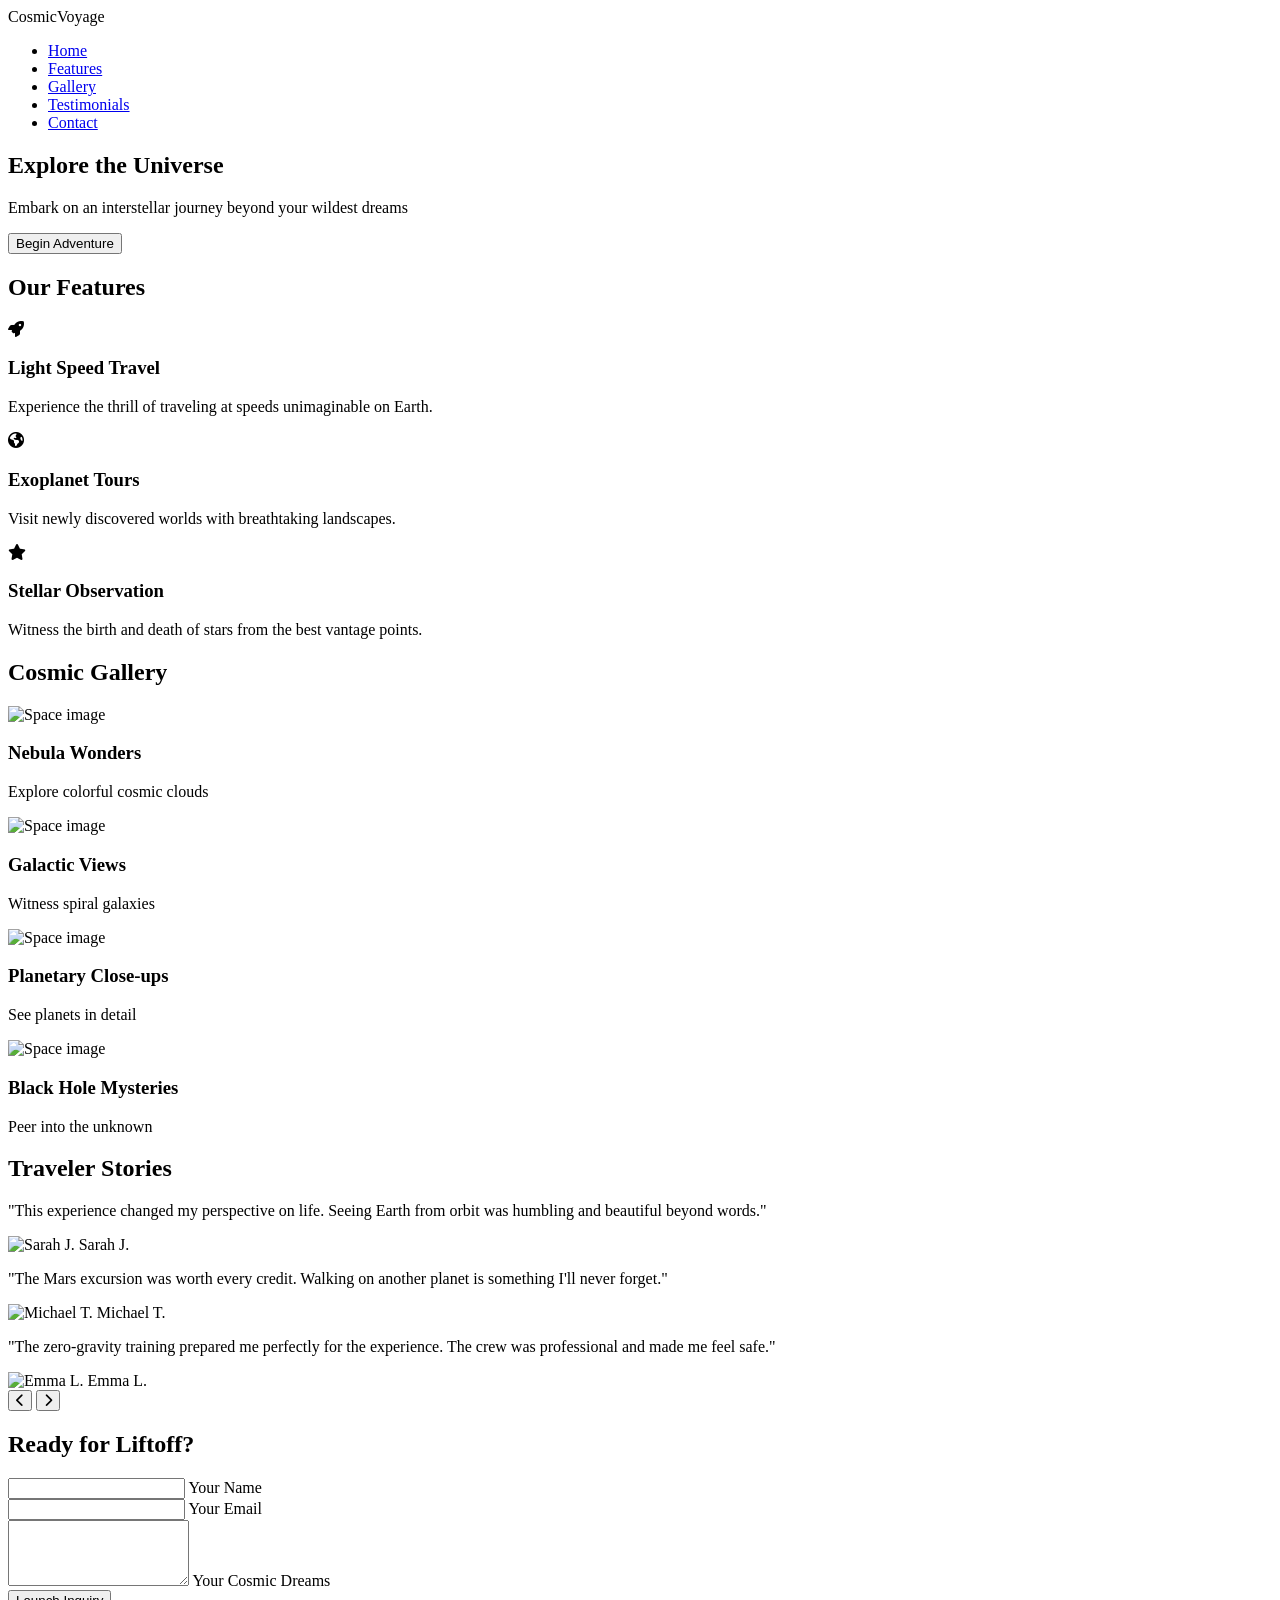
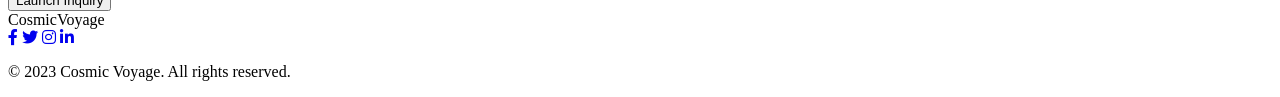
==== my-techhub-site/index.html @ a29017ac "Create index.html" ====
<!DOCTYPE html>
<html lang="en">
<head>
    <meta charset="UTF-8">
    <meta name="viewport" content="width=device-width, initial-scale=1.0">
    <title>Cosmic Voyage</title>
    <link rel="stylesheet" href="style.css">
    <link rel="stylesheet" href="https://cdnjs.cloudflare.com/ajax/libs/font-awesome/6.0.0-beta3/css/all.min.css">
</head>
<body>
    <div class="cursor"></div>
    
    <header class="header">
        <nav class="navbar">
            <div class="logo">Cosmic<span>Voyage</span></div>
            <ul class="nav-links">
                <li><a href="#home">Home</a></li>
                <li><a href="#features">Features</a></li>
                <li><a href="#gallery">Gallery</a></li>
                <li><a href="#testimonials">Testimonials</a></li>
                <li><a href="#contact">Contact</a></li>
            </ul>
            <div class="hamburger">
                <div class="line"></div>
                <div class="line"></div>
                <div class="line"></div>
            </div>
        </nav>
    </header>

    <section id="home" class="hero">
        <div class="hero-content">
            <h1 class="hero-title">Explore the <span class="text-gradient">Universe</span></h1>
            <p class="hero-subtitle">Embark on an interstellar journey beyond your wildest dreams</p>
            <button class="cta-button">Begin Adventure</button>
        </div>
        <div class="hero-image">
            <div class="planet"></div>
            <div class="stars"></div>
        </div>
    </section>

    <section id="features" class="features">
        <h2 class="section-title">Our <span>Features</span></h2>
        <div class="features-grid">
            <div class="feature-card">
                <div class="feature-icon">
                    <i class="fas fa-rocket"></i>
                </div>
                <h3>Light Speed Travel</h3>
                <p>Experience the thrill of traveling at speeds unimaginable on Earth.</p>
                <div class="feature-wave"></div>
            </div>
            <div class="feature-card">
                <div class="feature-icon">
                    <i class="fas fa-globe-americas"></i>
                </div>
                <h3>Exoplanet Tours</h3>
                <p>Visit newly discovered worlds with breathtaking landscapes.</p>
                <div class="feature-wave"></div>
            </div>
            <div class="feature-card">
                <div class="feature-icon">
                    <i class="fas fa-star"></i>
                </div>
                <h3>Stellar Observation</h3>
                <p>Witness the birth and death of stars from the best vantage points.</p>
                <div class="feature-wave"></div>
            </div>
        </div>
    </section>

    <section id="gallery" class="gallery">
        <h2 class="section-title">Cosmic <span>Gallery</span></h2>
        <div class="gallery-container">
            <div class="gallery-item">
                <img src="https://as2.ftcdn.net/v2/jpg/03/52/76/11/1000_F_352761190_l6AWmiGZuQ0hvY0pyNKLekjpP5PuuMmV.jpg" alt="Space image">
                <div class="gallery-overlay">
                    <h3>Nebula Wonders</h3>
                    <p>Explore colorful cosmic clouds</p>
                </div>
            </div>
            <div class="gallery-item">
                <img src="https://as1.ftcdn.net/jpg/04/86/16/14/1000_F_486161430_Lq5SF7umPvOOrfUc6b17qNC2YdenA7s3.jpg" alt="Space image">
                <div class="gallery-overlay">
                    <h3>Galactic Views</h3>
                    <p>Witness spiral galaxies</p>
                </div>
            </div>
            <div class="gallery-item">
                <img src="https://as2.ftcdn.net/jpg/03/60/78/41/1000_F_360784125_c8TKVjxDaE4mblZQFXxP5JKl2Zz0mdTF.jpg" alt="Space image">
                <div class="gallery-overlay">
                    <h3>Planetary Close-ups</h3>
                    <p>See planets in detail</p>
                </div>
            </div>
            <div class="gallery-item">
                <img src="https://as1.ftcdn.net/jpg/02/66/20/00/1000_F_266200050_cKU6SGDXZmFvog0q6dUSYyMMhfCKJ2Ym.jpg" alt="Space image">
                <div class="gallery-overlay">
                    <h3>Black Hole Mysteries</h3>
                    <p>Peer into the unknown</p>
                </div>
            </div>
        </div>
    </section>

    <section id="testimonials" class="testimonials">
        <h2 class="section-title">Traveler <span>Stories</span></h2>
        <div class="testimonial-slider">
            <div class="testimonial-slide active">
                <div class="testimonial-content">
                    <p>"This experience changed my perspective on life. Seeing Earth from orbit was humbling and beautiful beyond words."</p>
                    <div class="testimonial-author">
                        <img src="https://randomuser.me/api/portraits/women/32.jpg" alt="Sarah J.">
                        <span>Sarah J.</span>
                    </div>
                </div>
            </div>
            <div class="testimonial-slide">
                <div class="testimonial-content">
                    <p>"The Mars excursion was worth every credit. Walking on another planet is something I'll never forget."</p>
                    <div class="testimonial-author">
                        <img src="https://randomuser.me/api/portraits/men/45.jpg" alt="Michael T.">
                        <span>Michael T.</span>
                    </div>
                </div>
            </div>
            <div class="testimonial-slide">
                <div class="testimonial-content">
                    <p>"The zero-gravity training prepared me perfectly for the experience. The crew was professional and made me feel safe."</p>
                    <div class="testimonial-author">
                        <img src="https://randomuser.me/api/portraits/women/68.jpg" alt="Emma L.">
                        <span>Emma L.</span>
                    </div>
                </div>
            </div>
            <div class="slider-controls">
                <button class="slider-prev"><i class="fas fa-chevron-left"></i></button>
                <button class="slider-next"><i class="fas fa-chevron-right"></i></button>
            </div>
        </div>
    </section>

    <section id="contact" class="contact">
        <h2 class="section-title">Ready for <span>Liftoff?</span></h2>
        <form class="contact-form">
            <div class="form-group">
                <input type="text" id="name" required>
                <label for="name">Your Name</label>
                <div class="underline"></div>
            </div>
            <div class="form-group">
                <input type="email" id="email" required>
                <label for="email">Your Email</label>
                <div class="underline"></div>
            </div>
            <div class="form-group">
                <textarea id="message" rows="4" required></textarea>
                <label for="message">Your Cosmic Dreams</label>
                <div class="underline"></div>
            </div>
            <button type="submit" class="submit-button">Launch Inquiry</button>
        </form>
    </section>

    <footer class="footer">
        <div class="footer-content">
            <div class="footer-logo">Cosmic<span>Voyage</span></div>
            <div class="footer-links">
                <a href="#"><i class="fab fa-facebook-f"></i></a>
                <a href="#"><i class="fab fa-twitter"></i></a>
                <a href="#"><i class="fab fa-instagram"></i></a>
                <a href="#"><i class="fab fa-linkedin-in"></i></a>
            </div>
        </div>
        <div class="footer-bottom">
            <p>&copy; 2023 Cosmic Voyage. All rights reserved.</p>
        </div>
    </footer>

    <script src="script.js"></script>
</body>
</html>
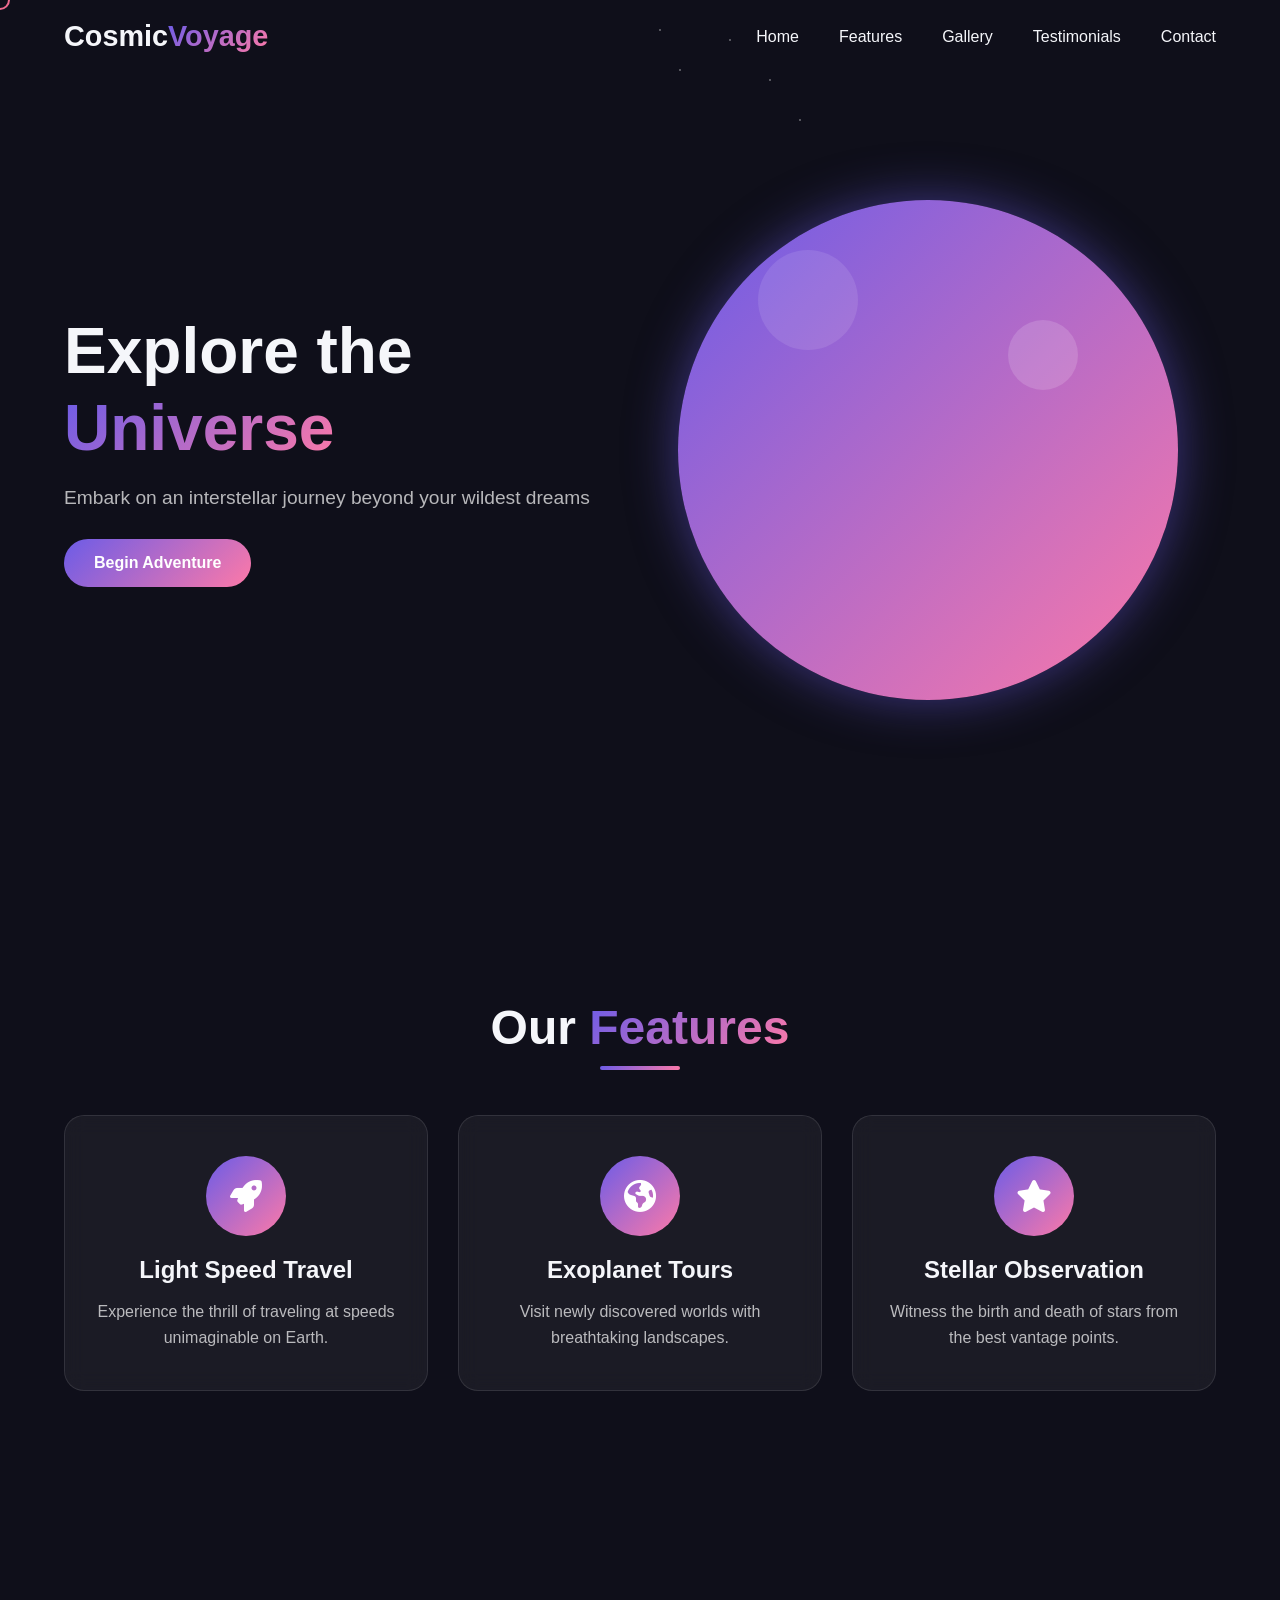
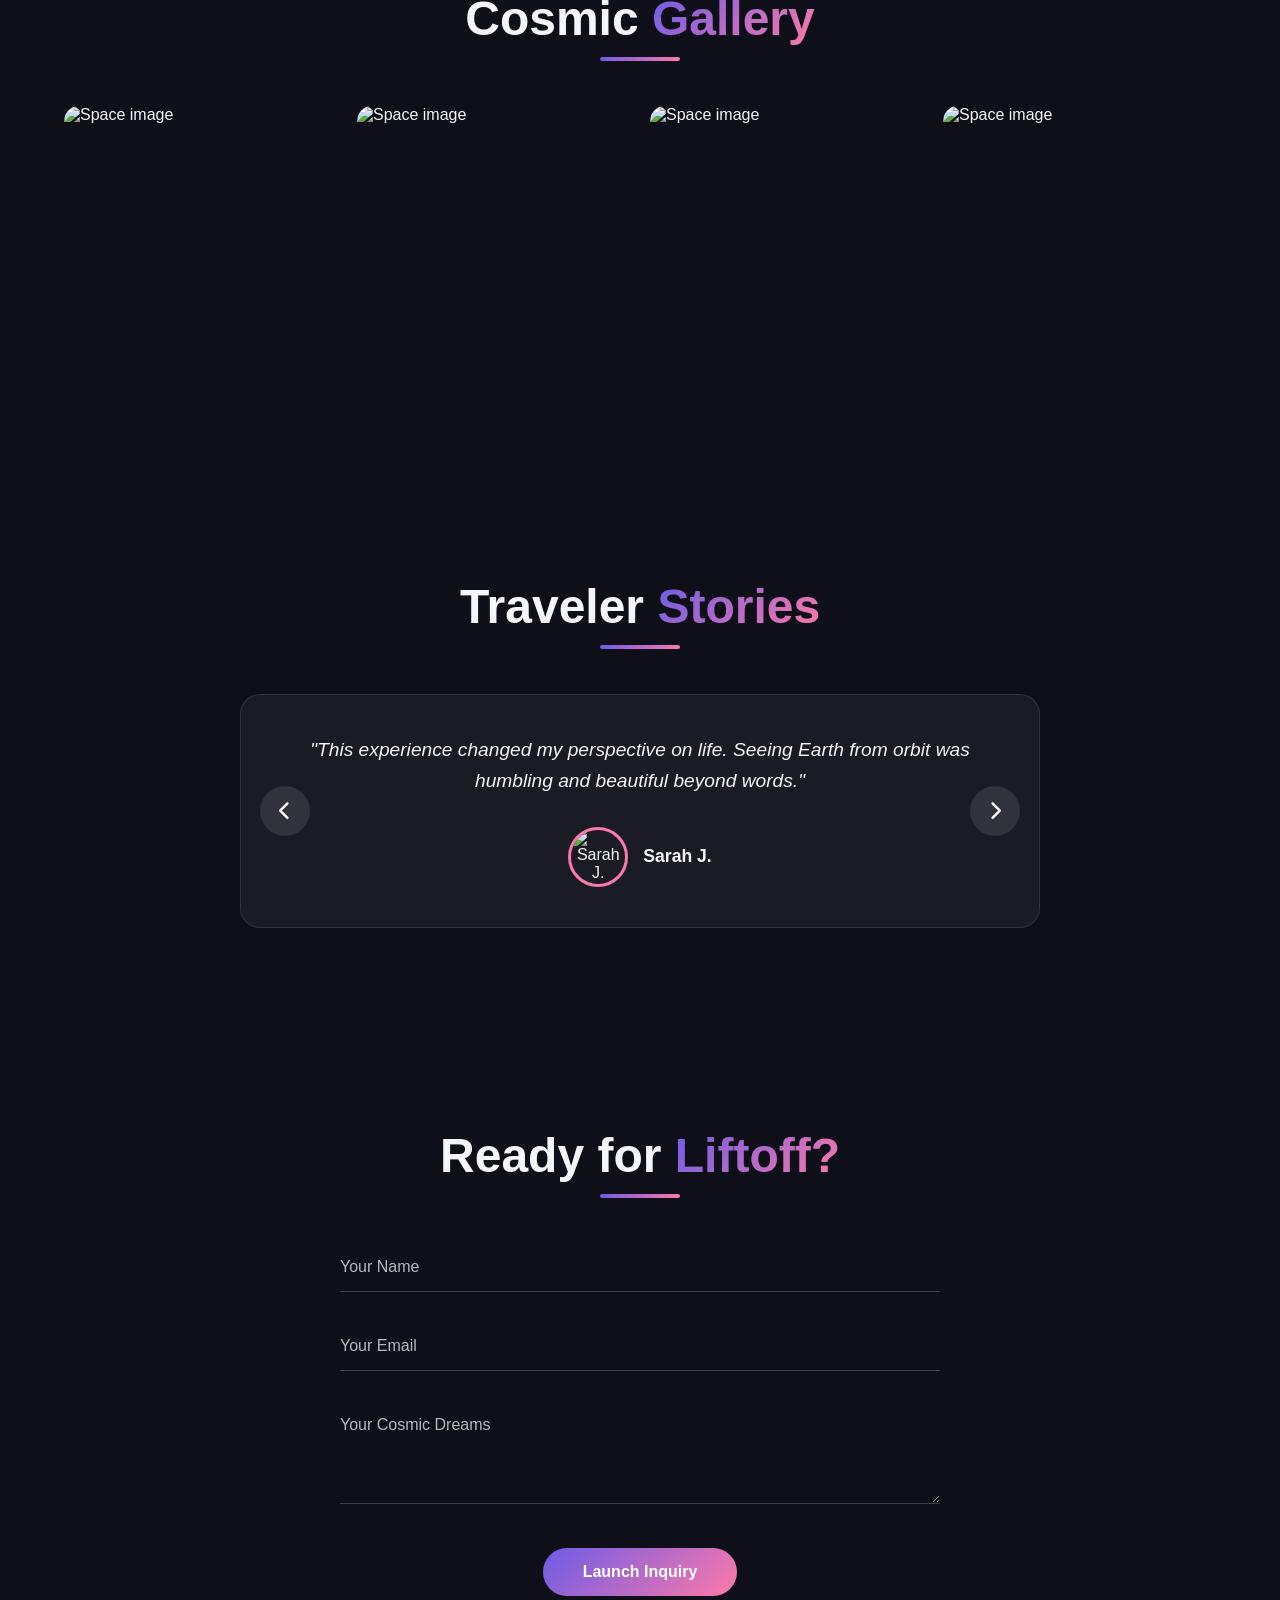
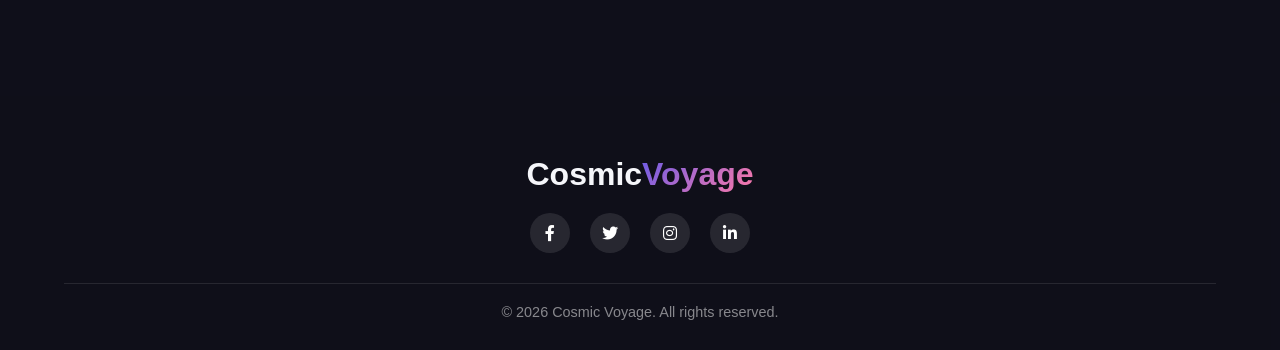
==== commit 911defbe: "Update index.html" ====
--- a/my-techhub-site/index.html
+++ b/my-techhub-site/index.html
@@ -3,7 +3,7 @@
 <head>
     <meta charset="UTF-8">
     <meta name="viewport" content="width=device-width, initial-scale=1.0">
-    <title>Cosmic Voyage</title>
+    <title>hacked</title>
     <link rel="stylesheet" href="style.css">
     <link rel="stylesheet" href="https://cdnjs.cloudflare.com/ajax/libs/font-awesome/6.0.0-beta3/css/all.min.css">
 </head>
--- a/my-techhub-site/style.css
+++ b/my-techhub-site/style.css
@@ -0,0 +1,787 @@
+/* Base Styles */
+:root {
+    --primary-color: #6c5ce7;
+    --secondary-color: #a29bfe;
+    --accent-color: #fd79a8;
+    --dark-color: #2d3436;
+    --light-color: #f5f6fa;
+    --gradient: linear-gradient(135deg, var(--primary-color), var(--accent-color));
+}
+
+* {
+    margin: 0;
+    padding: 0;
+    box-sizing: border-box;
+    font-family: 'Segoe UI', Tahoma, Geneva, Verdana, sans-serif;
+}
+
+body {
+    background-color: #0f0f1a;
+    color: var(--light-color);
+    overflow-x: hidden;
+    position: relative;
+}
+
+/* Custom Cursor */
+.cursor {
+    width: 20px;
+    height: 20px;
+    border: 2px solid var(--accent-color);
+    border-radius: 50%;
+    position: fixed;
+    transform: translate(-50%, -50%);
+    pointer-events: none;
+    z-index: 9999;
+    mix-blend-mode: difference;
+    transition: transform 0.3s ease, width 0.3s ease, height 0.3s ease;
+}
+
+.cursor.hovered {
+    width: 50px;
+    height: 50px;
+    background-color: rgba(253, 121, 168, 0.2);
+    border: 2px solid var(--accent-color);
+}
+
+/* Header & Navigation */
+.header {
+    position: fixed;
+    top: 0;
+    left: 0;
+    width: 100%;
+    padding: 20px 5%;
+    z-index: 1000;
+    transition: all 0.5s ease;
+}
+
+.header.scrolled {
+    background-color: rgba(15, 15, 26, 0.9);
+    backdrop-filter: blur(10px);
+    padding: 15px 5%;
+    box-shadow: 0 5px 20px rgba(0, 0, 0, 0.1);
+}
+
+.navbar {
+    display: flex;
+    justify-content: space-between;
+    align-items: center;
+}
+
+.logo {
+    font-size: 1.8rem;
+    font-weight: 700;
+    color: var(--light-color);
+    text-decoration: none;
+}
+
+.logo span {
+    color: var(--accent-color);
+    background: var(--gradient);
+    -webkit-background-clip: text;
+    background-clip: text;
+    -webkit-text-fill-color: transparent;
+}
+
+.nav-links {
+    display: flex;
+    list-style: none;
+}
+
+.nav-links li {
+    margin-left: 40px;
+}
+
+.nav-links a {
+    color: var(--light-color);
+    text-decoration: none;
+    font-weight: 500;
+    font-size: 1rem;
+    position: relative;
+    transition: color 0.3s ease;
+}
+
+.nav-links a:hover {
+    color: var(--accent-color);
+}
+
+.nav-links a::after {
+    content: '';
+    position: absolute;
+    bottom: -5px;
+    left: 0;
+    width: 0;
+    height: 2px;
+    background: var(--gradient);
+    transition: width 0.3s ease;
+}
+
+.nav-links a:hover::after {
+    width: 100%;
+}
+
+.hamburger {
+    display: none;
+    cursor: pointer;
+}
+
+.hamburger .line {
+    width: 25px;
+    height: 2px;
+    background-color: var(--light-color);
+    margin: 5px;
+    transition: all 0.3s ease;
+}
+
+/* Hero Section */
+.hero {
+    min-height: 100vh;
+    display: flex;
+    align-items: center;
+    padding: 0 5%;
+    position: relative;
+    overflow: hidden;
+}
+
+.hero-content {
+    flex: 1;
+    z-index: 1;
+    transform: translateY(50px);
+    opacity: 0;
+    animation: fadeInUp 1s ease forwards 0.5s;
+}
+
+.hero-title {
+    font-size: 4rem;
+    margin-bottom: 20px;
+    line-height: 1.2;
+}
+
+.text-gradient {
+    background: var(--gradient);
+    -webkit-background-clip: text;
+    background-clip: text;
+    -webkit-text-fill-color: transparent;
+}
+
+.hero-subtitle {
+    font-size: 1.2rem;
+    margin-bottom: 30px;
+    color: rgba(255, 255, 255, 0.7);
+    max-width: 600px;
+}
+
+.cta-button {
+    padding: 15px 30px;
+    background: var(--gradient);
+    border: none;
+    border-radius: 50px;
+    color: white;
+    font-weight: 600;
+    font-size: 1rem;
+    cursor: pointer;
+    position: relative;
+    overflow: hidden;
+    transition: transform 0.3s ease, box-shadow 0.3s ease;
+    z-index: 1;
+}
+
+.cta-button::before {
+    content: '';
+    position: absolute;
+    top: 0;
+    left: 0;
+    width: 100%;
+    height: 100%;
+    background: linear-gradient(135deg, var(--accent-color), var(--primary-color));
+    z-index: -1;
+    transition: opacity 0.3s ease;
+    opacity: 0;
+}
+
+.cta-button:hover {
+    transform: translateY(-5px);
+    box-shadow: 0 10px 20px rgba(108, 92, 231, 0.3);
+}
+
+.cta-button:hover::before {
+    opacity: 1;
+}
+
+.hero-image {
+    flex: 1;
+    position: relative;
+    height: 100vh;
+    display: flex;
+    justify-content: center;
+    align-items: center;
+}
+
+.planet {
+    width: 500px;
+    height: 500px;
+    background: var(--gradient);
+    border-radius: 50%;
+    position: relative;
+    box-shadow: 0 0 50px rgba(108, 92, 231, 0.5);
+    animation: float 6s ease-in-out infinite;
+}
+
+.planet::before {
+    content: '';
+    position: absolute;
+    top: 50px;
+    left: 80px;
+    width: 100px;
+    height: 100px;
+    background-color: rgba(255, 255, 255, 0.1);
+    border-radius: 50%;
+}
+
+.planet::after {
+    content: '';
+    position: absolute;
+    top: 120px;
+    right: 100px;
+    width: 70px;
+    height: 70px;
+    background-color: rgba(255, 255, 255, 0.15);
+    border-radius: 50%;
+}
+
+.stars {
+    position: absolute;
+    top: 0;
+    left: 0;
+    width: 100%;
+    height: 100%;
+    background-image: 
+        radial-gradient(1px 1px at 20px 30px, white, rgba(0,0,0,0)),
+        radial-gradient(1px 1px at 40px 70px, white, rgba(0,0,0,0)),
+        radial-gradient(1px 1px at 90px 40px, white, rgba(0,0,0,0)),
+        radial-gradient(1px 1px at 130px 80px, white, rgba(0,0,0,0)),
+        radial-gradient(1px 1px at 160px 120px, white, rgba(0,0,0,0));
+    background-repeat: repeat;
+    animation: twinkle 3s infinite;
+}
+
+/* Sections */
+section {
+    padding: 100px 5%;
+    position: relative;
+}
+
+.section-title {
+    font-size: 3rem;
+    margin-bottom: 60px;
+    text-align: center;
+    position: relative;
+}
+
+.section-title span {
+    background: var(--gradient);
+    -webkit-background-clip: text;
+    background-clip: text;
+    -webkit-text-fill-color: transparent;
+}
+
+.section-title::after {
+    content: '';
+    position: absolute;
+    bottom: -15px;
+    left: 50%;
+    transform: translateX(-50%);
+    width: 80px;
+    height: 4px;
+    background: var(--gradient);
+    border-radius: 2px;
+}
+
+/* Features Section */
+.features-grid {
+    display: grid;
+    grid-template-columns: repeat(auto-fit, minmax(300px, 1fr));
+    gap: 30px;
+    margin-top: 50px;
+}
+
+.feature-card {
+    background: rgba(255, 255, 255, 0.05);
+    backdrop-filter: blur(10px);
+    border-radius: 20px;
+    padding: 40px 30px;
+    text-align: center;
+    transition: transform 0.5s ease, box-shadow 0.5s ease;
+    position: relative;
+    overflow: hidden;
+    border: 1px solid rgba(255, 255, 255, 0.1);
+}
+
+.feature-card:hover {
+    transform: translateY(-10px);
+    box-shadow: 0 15px 30px rgba(0, 0, 0, 0.2);
+}
+
+.feature-icon {
+    width: 80px;
+    height: 80px;
+    margin: 0 auto 20px;
+    display: flex;
+    justify-content: center;
+    align-items: center;
+    font-size: 2rem;
+    color: white;
+    background: var(--gradient);
+    border-radius: 50%;
+    transition: transform 0.5s ease;
+}
+
+.feature-card:hover .feature-icon {
+    transform: rotateY(180deg);
+}
+
+.feature-card h3 {
+    font-size: 1.5rem;
+    margin-bottom: 15px;
+}
+
+.feature-card p {
+    color: rgba(255, 255, 255, 0.7);
+    line-height: 1.6;
+}
+
+.feature-wave {
+    position: absolute;
+    bottom: 0;
+    left: 0;
+    width: 100%;
+    height: 5px;
+    background: var(--gradient);
+    transform: scaleX(0);
+    transform-origin: left;
+    transition: transform 0.5s ease;
+}
+
+.feature-card:hover .feature-wave {
+    transform: scaleX(1);
+}
+
+/* Gallery Section */
+.gallery-container {
+    display: grid;
+    grid-template-columns: repeat(auto-fill, minmax(250px, 1fr));
+    gap: 20px;
+    margin-top: 50px;
+}
+
+.gallery-item {
+    position: relative;
+    border-radius: 15px;
+    overflow: hidden;
+    aspect-ratio: 1 / 1;
+    transition: transform 0.5s ease;
+}
+
+.gallery-item img {
+    width: 100%;
+    height: 100%;
+    object-fit: cover;
+    transition: transform 0.5s ease;
+}
+
+.gallery-overlay {
+    position: absolute;
+    bottom: 0;
+    left: 0;
+    width: 100%;
+    padding: 20px;
+    background: linear-gradient(to top, rgba(0,0,0,0.8), transparent);
+    transform: translateY(100%);
+    transition: transform 0.5s ease;
+}
+
+.gallery-item:hover {
+    transform: translateY(-10px);
+}
+
+.gallery-item:hover img {
+    transform: scale(1.1);
+}
+
+.gallery-item:hover .gallery-overlay {
+    transform: translateY(0);
+}
+
+.gallery-overlay h3 {
+    margin-bottom: 5px;
+    font-size: 1.2rem;
+}
+
+.gallery-overlay p {
+    color: rgba(255, 255, 255, 0.7);
+    font-size: 0.9rem;
+}
+
+/* Testimonials Section */
+.testimonial-slider {
+    position: relative;
+    max-width: 800px;
+    margin: 50px auto 0;
+    overflow: hidden;
+}
+
+.testimonial-slide {
+    display: none;
+    animation: fadeIn 1s ease;
+}
+
+.testimonial-slide.active {
+    display: block;
+}
+
+.testimonial-content {
+    background: rgba(255, 255, 255, 0.05);
+    backdrop-filter: blur(10px);
+    border-radius: 20px;
+    padding: 40px;
+    text-align: center;
+    position: relative;
+    border: 1px solid rgba(255, 255, 255, 0.1);
+}
+
+.testimonial-content p {
+    font-size: 1.2rem;
+    line-height: 1.6;
+    margin-bottom: 30px;
+    font-style: italic;
+}
+
+.testimonial-author {
+    display: flex;
+    align-items: center;
+    justify-content: center;
+}
+
+.testimonial-author img {
+    width: 60px;
+    height: 60px;
+    border-radius: 50%;
+    object-fit: cover;
+    margin-right: 15px;
+    border: 3px solid var(--accent-color);
+}
+
+.testimonial-author span {
+    font-weight: 600;
+    font-size: 1.1rem;
+}
+
+.slider-controls {
+    position: absolute;
+    top: 50%;
+    left: 0;
+    width: 100%;
+    display: flex;
+    justify-content: space-between;
+    transform: translateY(-50%);
+    padding: 0 20px;
+    z-index: 10;
+}
+
+.slider-prev, .slider-next {
+    width: 50px;
+    height: 50px;
+    border-radius: 50%;
+    background: rgba(255, 255, 255, 0.1);
+    border: none;
+    color: white;
+    font-size: 1.2rem;
+    cursor: pointer;
+    display: flex;
+    align-items: center;
+    justify-content: center;
+    transition: all 0.3s ease;
+}
+
+.slider-prev:hover, .slider-next:hover {
+    background: var(--gradient);
+    transform: scale(1.1);
+}
+
+/* Contact Section */
+.contact-form {
+    max-width: 600px;
+    margin: 50px auto 0;
+}
+
+.form-group {
+    position: relative;
+    margin-bottom: 30px;
+}
+
+.form-group input, .form-group textarea {
+    width: 100%;
+    padding: 15px 0;
+    font-size: 1rem;
+    color: white;
+    border: none;
+    border-bottom: 1px solid rgba(255, 255, 255, 0.2);
+    outline: none;
+    background: transparent;
+}
+
+.form-group label {
+    position: absolute;
+    top: 15px;
+    left: 0;
+    font-size: 1rem;
+    color: rgba(255, 255, 255, 0.7);
+    pointer-events: none;
+    transition: all 0.3s ease;
+}
+
+.form-group input:focus ~ label,
+.form-group input:valid ~ label,
+.form-group textarea:focus ~ label,
+.form-group textarea:valid ~ label {
+    top: -15px;
+    font-size: 0.8rem;
+    color: var(--accent-color);
+}
+
+.underline {
+    position: absolute;
+    bottom: 0;
+    left: 0;
+    width: 0;
+    height: 2px;
+    background: var(--gradient);
+    transition: width 0.3s ease;
+}
+
+.form-group input:focus ~ .underline,
+.form-group textarea:focus ~ .underline {
+    width: 100%;
+}
+
+.submit-button {
+    padding: 15px 40px;
+    background: var(--gradient);
+    border: none;
+    border-radius: 50px;
+    color: white;
+    font-weight: 600;
+    font-size: 1rem;
+    cursor: pointer;
+    display: block;
+    margin: 40px auto 0;
+    position: relative;
+    overflow: hidden;
+    transition: transform 0.3s ease, box-shadow 0.3s ease;
+}
+
+.submit-button:hover {
+    transform: translateY(-5px);
+    box-shadow: 0 10px 20px rgba(108, 92, 231, 0.3);
+}
+
+.submit-button::after {
+    content: '';
+    position: absolute;
+    top: 0;
+    left: 0;
+    width: 100%;
+    height: 100%;
+    background: linear-gradient(135deg, var(--accent-color), var(--primary-color));
+    z-index: -1;
+    transition: opacity 0.3s ease;
+    opacity: 0;
+}
+
+.submit-button:hover::after {
+    opacity: 1;
+}
+
+/* Footer */
+.footer {
+    background: rgba(15, 15, 26, 0.8);
+    padding: 60px 5% 30px;
+    text-align: center;
+}
+
+.footer-content {
+    max-width: 1200px;
+    margin: 0 auto;
+}
+
+.footer-logo {
+    font-size: 2rem;
+    font-weight: 700;
+    margin-bottom: 20px;
+}
+
+.footer-logo span {
+    background: var(--gradient);
+    -webkit-background-clip: text;
+    background-clip: text;
+    -webkit-text-fill-color: transparent;
+}
+
+.footer-links {
+    display: flex;
+    justify-content: center;
+    margin-bottom: 30px;
+}
+
+.footer-links a {
+    width: 40px;
+    height: 40px;
+    border-radius: 50%;
+    background: rgba(255, 255, 255, 0.1);
+    display: flex;
+    align-items: center;
+    justify-content: center;
+    margin: 0 10px;
+    color: white;
+    text-decoration: none;
+    transition: all 0.3s ease;
+}
+
+.footer-links a:hover {
+    background: var(--gradient);
+    transform: translateY(-5px);
+}
+
+.footer-bottom {
+    border-top: 1px solid rgba(255, 255, 255, 0.1);
+    padding-top: 20px;
+    color: rgba(255, 255, 255, 0.5);
+    font-size: 0.9rem;
+}
+
+/* Animations */
+@keyframes fadeInUp {
+    from {
+        opacity: 0;
+        transform: translateY(50px);
+    }
+    to {
+        opacity: 1;
+        transform: translateY(0);
+    }
+}
+
+@keyframes float {
+    0%, 100% {
+        transform: translateY(0);
+    }
+    50% {
+        transform: translateY(-20px);
+    }
+}
+
+@keyframes twinkle {
+    0%, 100% {
+        opacity: 0.5;
+    }
+    50% {
+        opacity: 1;
+    }
+}
+
+@keyframes fadeIn {
+    from {
+        opacity: 0;
+    }
+    to {
+        opacity: 1;
+    }
+}
+
+/* Responsive Design */
+@media (max-width: 992px) {
+    .hero {
+        flex-direction: column;
+        text-align: center;
+        padding-top: 120px;
+    }
+
+    .hero-content {
+        margin-bottom: 50px;
+    }
+
+    .hero-title {
+        font-size: 3rem;
+    }
+
+    .hero-image {
+        height: auto;
+        margin-top: 50px;
+    }
+
+    .planet {
+        width: 300px;
+        height: 300px;
+    }
+}
+
+@media (max-width: 768px) {
+    .nav-links {
+        position: fixed;
+        top: 80px;
+        left: -100%;
+        width: 100%;
+        height: calc(100vh - 80px);
+        background: rgba(15, 15, 26, 0.95);
+        backdrop-filter: blur(10px);
+        flex-direction: column;
+        align-items: center;
+        justify-content: center;
+        transition: left 0.5s ease;
+    }
+
+    .nav-links.active {
+        left: 0;
+    }
+
+    .nav-links li {
+        margin: 20px 0;
+    }
+
+    .hamburger {
+        display: block;
+    }
+
+    .hamburger.active .line:nth-child(1) {
+        transform: rotate(45deg) translate(5px, 5px);
+    }
+
+    .hamburger.active .line:nth-child(2) {
+        opacity: 0;
+    }
+
+    .hamburger.active .line:nth-child(3) {
+        transform: rotate(-45deg) translate(5px, -5px);
+    }
+
+    .section-title {
+        font-size: 2.5rem;
+    }
+}
+
+@media (max-width: 576px) {
+    .hero-title {
+        font-size: 2.5rem;
+    }
+
+    .section-title {
+        font-size: 2rem;
+    }
+
+    .feature-card {
+        padding: 30px 20px;
+    }
+
+    .testimonial-content {
+        padding: 30px 20px;
+    }
+}
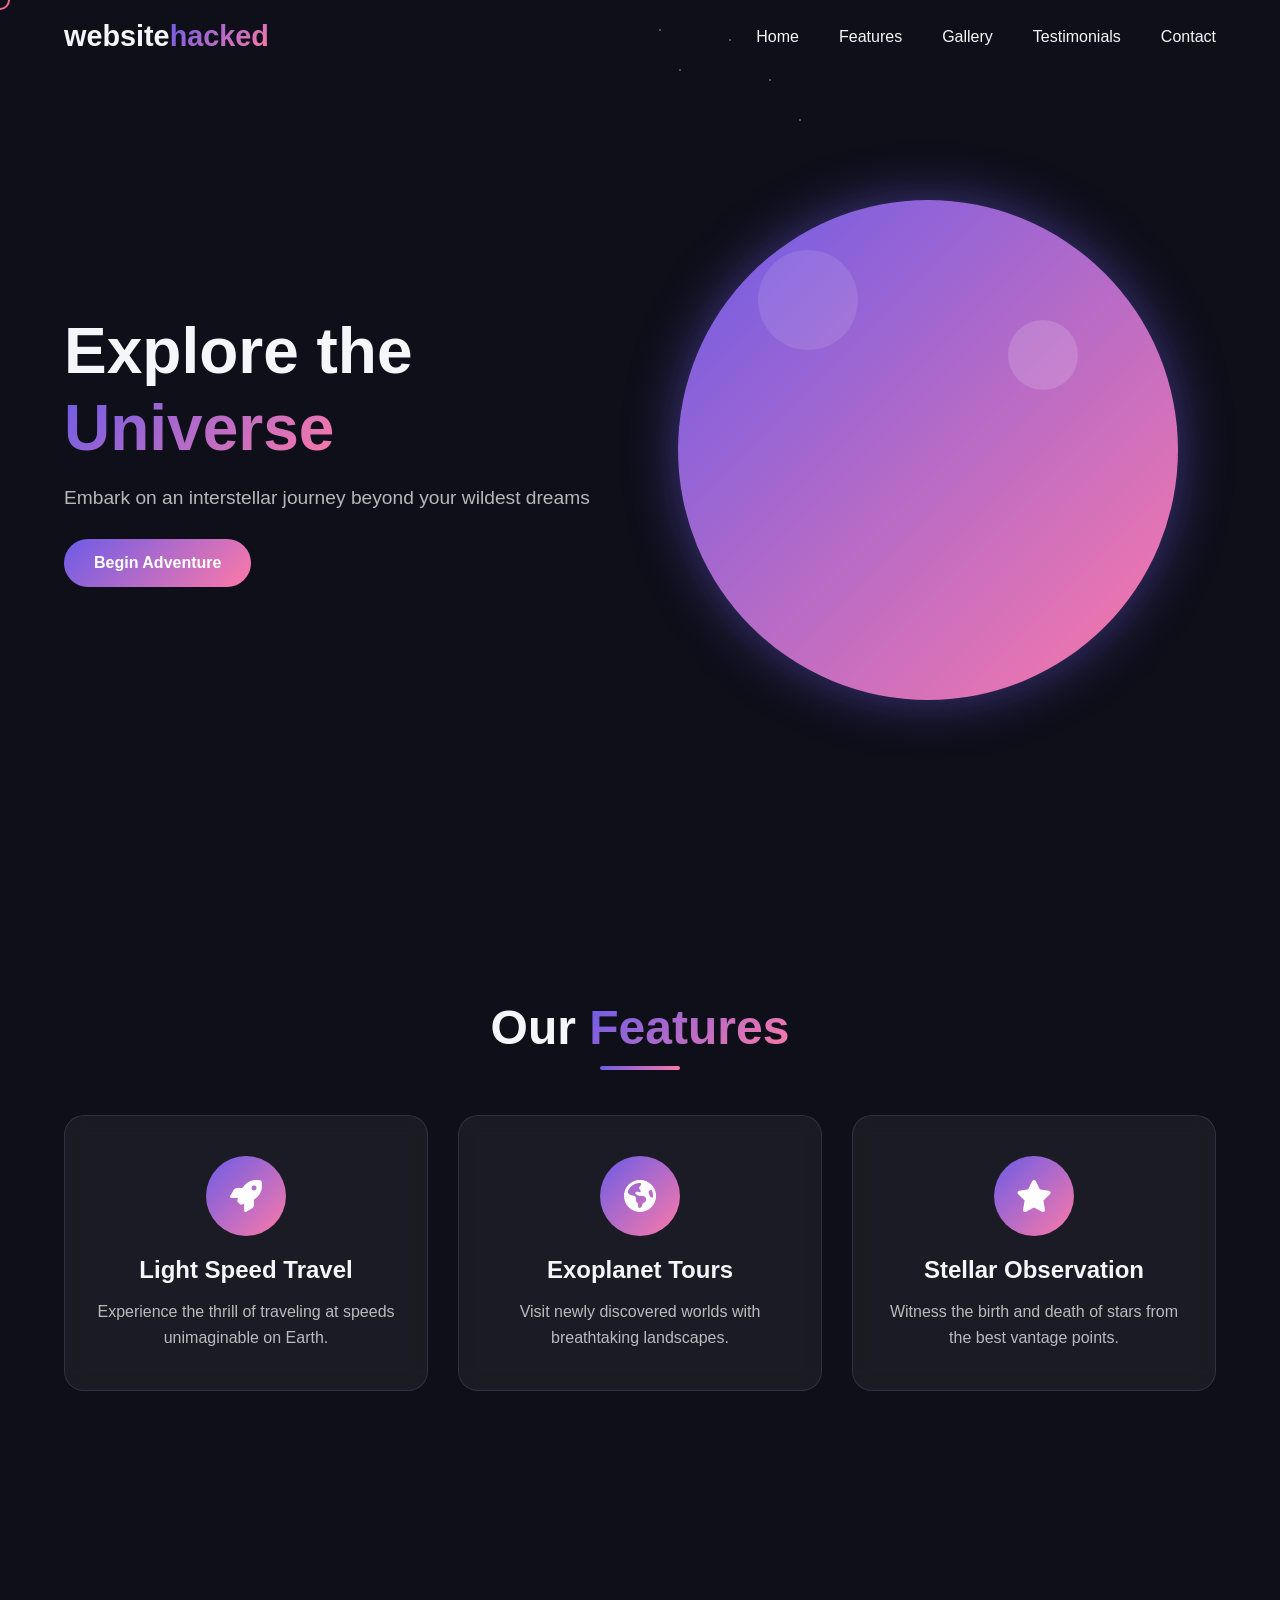
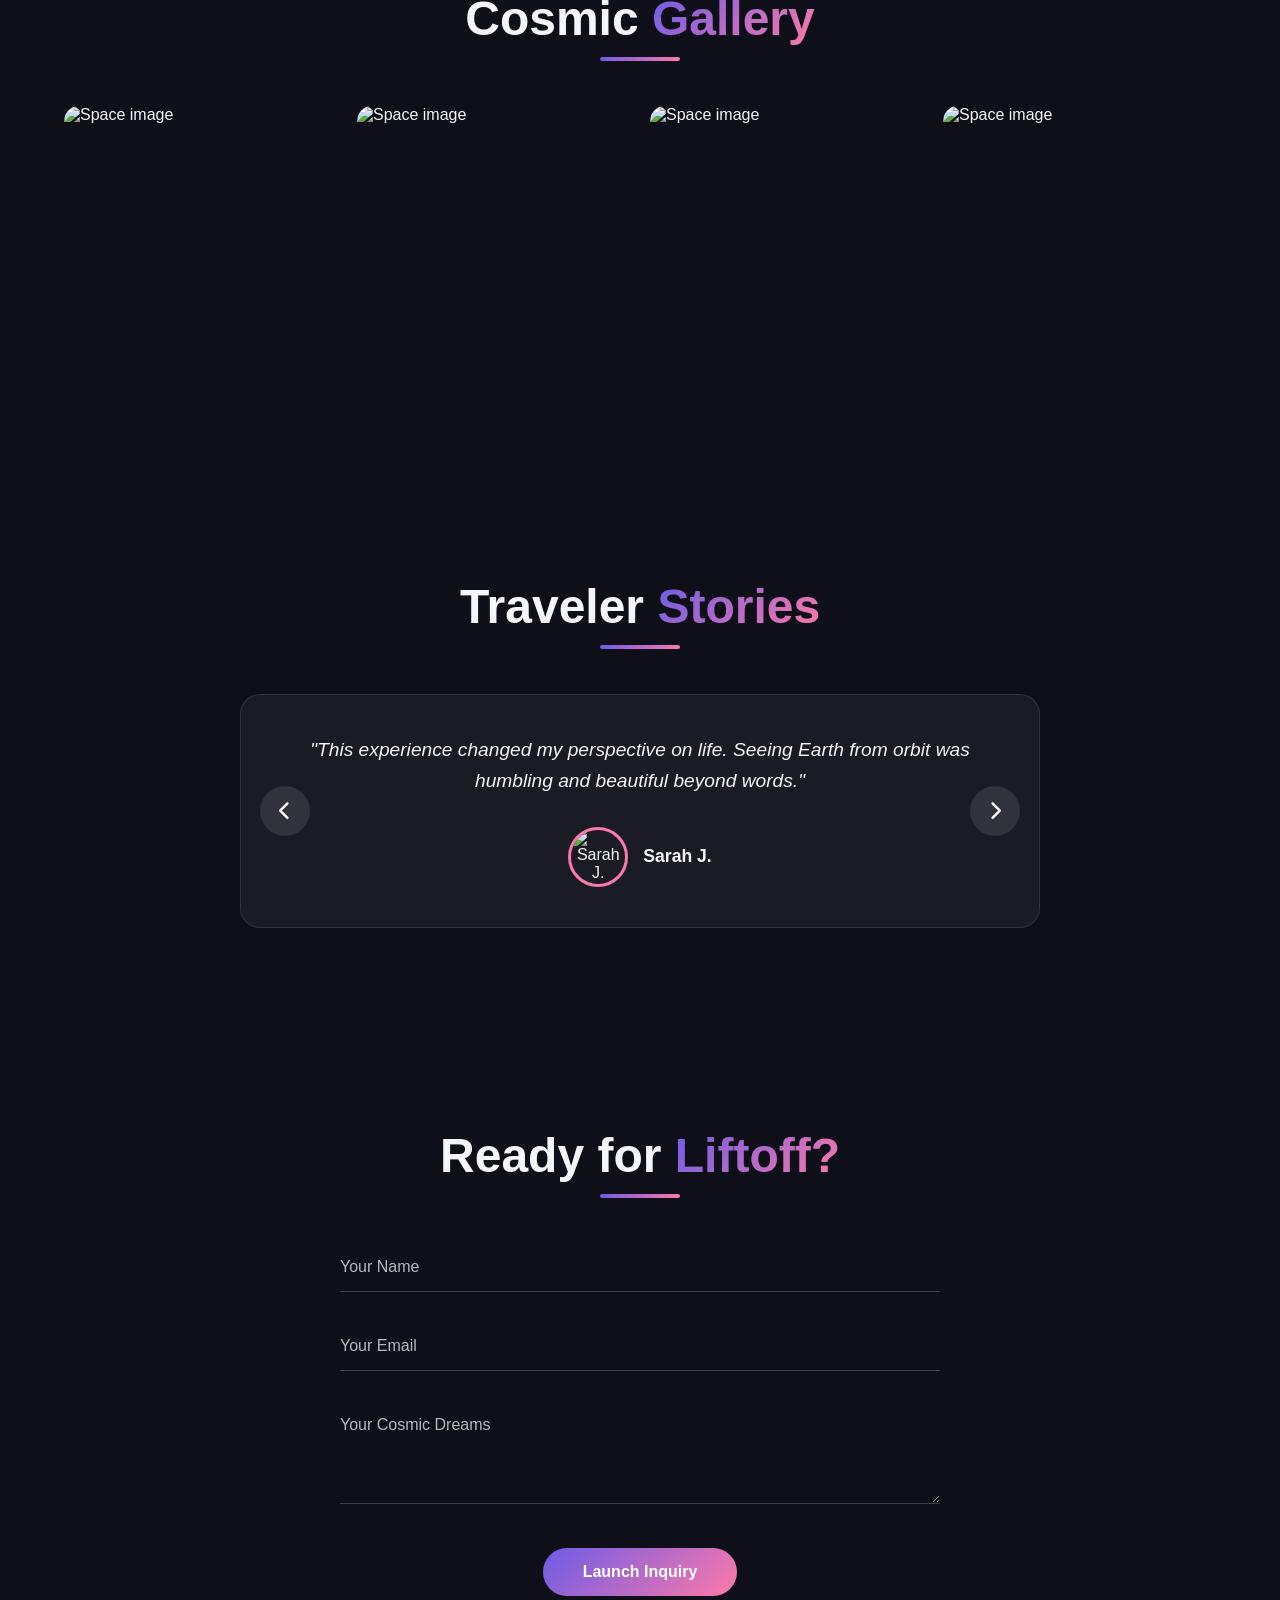
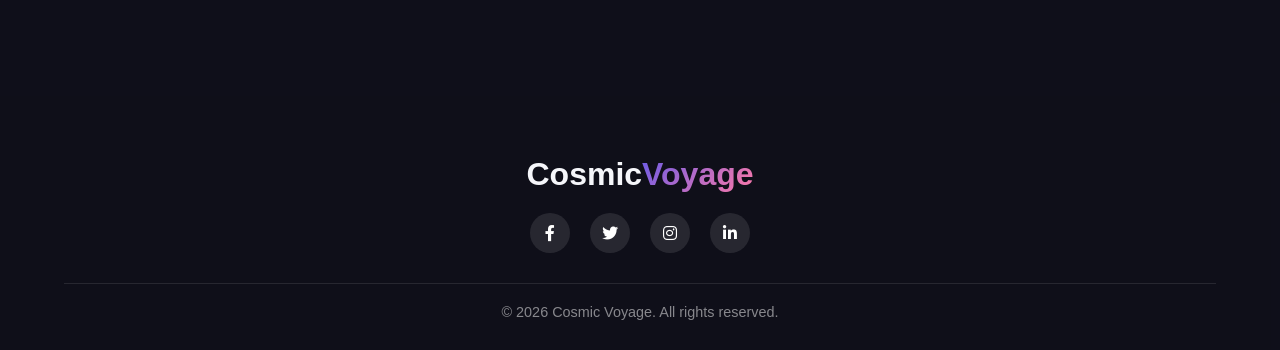
==== commit 3e88aa2f: "Update index.html" ====
--- a/my-techhub-site/index.html
+++ b/my-techhub-site/index.html
@@ -12,7 +12,7 @@
     
     <header class="header">
         <nav class="navbar">
-            <div class="logo">Cosmic<span>Voyage</span></div>
+            <div class="logo">website<span>hacked</span></div>
             <ul class="nav-links">
                 <li><a href="#home">Home</a></li>
                 <li><a href="#features">Features</a></li>
